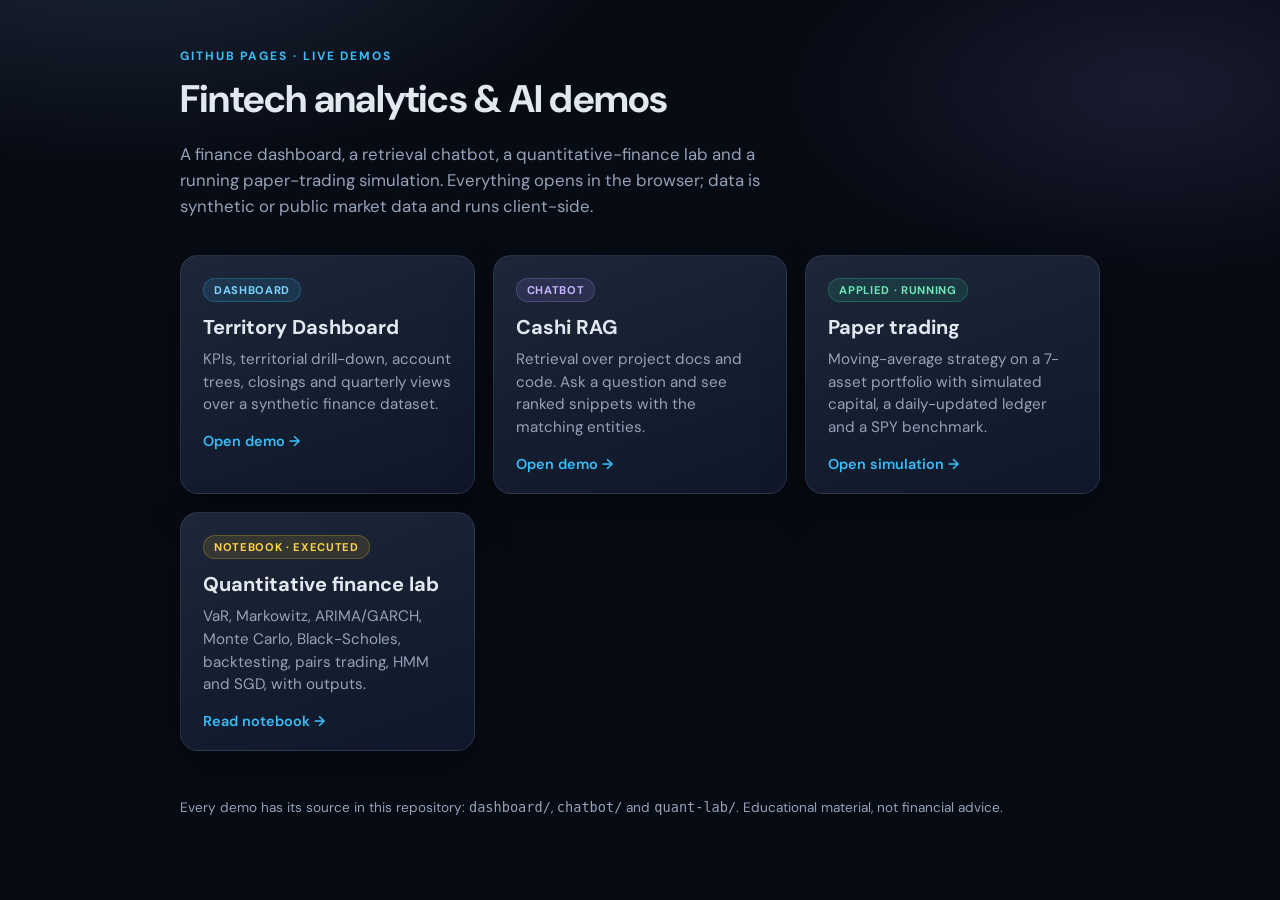
==== docs/index.html @ 660041d8 "Initial commit: dashboard, chatbot, quant lab and paper-trading demos Static demos for GitHub Pages " ====
<!DOCTYPE html>
<html lang="en">
<head>
  <meta charset="utf-8" />
  <meta name="viewport" content="width=device-width, initial-scale=1" />
  <title>Fintech Analytics Demos</title>
  <link rel="preconnect" href="https://fonts.googleapis.com" />
  <link href="https://fonts.googleapis.com/css2?family=DM+Sans:wght@400;500;600;700&display=swap" rel="stylesheet" />
  <style>
    :root {
      --bg: #070b14;
      --card: rgba(15, 23, 42, 0.9);
      --border: rgba(148, 163, 184, 0.16);
      --text: #e2e8f0;
      --muted: #94a3b8;
      --accent: #38bdf8;
      --violet: #a78bfa;
      --green: #34d399;
    }
    * { box-sizing: border-box; }
    body {
      margin: 0;
      min-height: 100vh;
      font-family: "DM Sans", system-ui, sans-serif;
      color: var(--text);
      background:
        radial-gradient(1000px 500px at 10% -10%, #1e293b 0%, transparent 50%),
        radial-gradient(800px 400px at 90% 10%, rgba(167, 139, 250, 0.12), transparent 45%),
        var(--bg);
    }
    main {
      max-width: 960px;
      margin: 0 auto;
      padding: 48px 20px 64px;
    }
    .kicker {
      font-size: 0.75rem;
      letter-spacing: 0.16em;
      text-transform: uppercase;
      color: var(--accent);
      font-weight: 700;
      margin-bottom: 10px;
    }
    h1 {
      font-size: clamp(1.8rem, 4vw, 2.4rem);
      margin: 0 0 10px;
      letter-spacing: -0.02em;
    }
    .lead { color: var(--muted); font-size: 1.05rem; max-width: 52ch; line-height: 1.55; }
    .grid {
      display: grid;
      grid-template-columns: repeat(auto-fit, minmax(280px, 1fr));
      gap: 18px;
      margin-top: 36px;
    }
    a.card {
      display: block;
      text-decoration: none;
      color: inherit;
      background: linear-gradient(160deg, rgba(30,41,59,.95), rgba(15,23,42,.98));
      border: 1px solid var(--border);
      border-radius: 18px;
      padding: 22px 22px 20px;
      box-shadow: 0 16px 40px rgba(0,0,0,.35);
      transition: transform .15s ease, border-color .15s ease;
    }
    a.card:hover {
      transform: translateY(-3px);
      border-color: rgba(56, 189, 248, 0.4);
    }
    .badge {
      display: inline-block;
      font-size: 0.7rem;
      font-weight: 700;
      letter-spacing: 0.06em;
      text-transform: uppercase;
      padding: 4px 10px;
      border-radius: 999px;
      margin-bottom: 12px;
    }
    .badge.dash { background: rgba(56,189,248,.12); color: #7dd3fc; border: 1px solid rgba(56,189,248,.25); }
    .badge.live { background: rgba(52,211,153,.12); color: #6ee7b7; border: 1px solid rgba(52,211,153,.25); }
    .badge.quant { background: rgba(251,191,36,.12); color: #fcd34d; border: 1px solid rgba(251,191,36,.25); }
    .badge.rag { background: rgba(167,139,250,.12); color: #c4b5fd; border: 1px solid rgba(167,139,250,.25); }
    .card h2 { margin: 0 0 8px; font-size: 1.25rem; }
    .card p { margin: 0; color: var(--muted); line-height: 1.5; font-size: 0.95rem; }
    .card .go {
      margin-top: 16px;
      color: var(--accent);
      font-weight: 600;
      font-size: 0.9rem;
    }
    footer {
      margin-top: 48px;
      color: var(--muted);
      font-size: 0.85rem;
    }
    footer a { color: #7dd3fc; }
  </style>
</head>
<body>
  <main>
    <div class="kicker">GitHub Pages · Live demos</div>
    <h1>Fintech analytics &amp; AI demos</h1>
    <p class="lead">
      A finance dashboard, a retrieval chatbot, a quantitative-finance lab and a running paper-trading simulation.
      Everything opens in the browser; data is synthetic or public market data and runs client-side.
    </p>

    <div class="grid">
      <a class="card" href="dashboard/index.html">
        <span class="badge dash">Dashboard</span>
        <h2>Territory Dashboard</h2>
        <p>KPIs, territorial drill-down, account trees, closings and quarterly views over a synthetic finance dataset.</p>
        <div class="go">Open demo →</div>
      </a>
      <a class="card" href="chatbot/index.html">
        <span class="badge rag">Chatbot</span>
        <h2>Cashi RAG</h2>
        <p>Retrieval over project docs and code. Ask a question and see ranked snippets with the matching entities.</p>
        <div class="go">Open demo →</div>
      </a>
      <a class="card" href="paper-trading/index.html">
        <span class="badge live">Applied · running</span>
        <h2>Paper trading</h2>
        <p>Moving-average strategy on a 7-asset portfolio with simulated capital, a daily-updated ledger and a SPY benchmark.</p>
        <div class="go">Open simulation →</div>
      </a>
      <a class="card" href="quant-lab/index.html">
        <span class="badge quant">Notebook · executed</span>
        <h2>Quantitative finance lab</h2>
        <p>VaR, Markowitz, ARIMA/GARCH, Monte Carlo, Black-Scholes, backtesting, pairs trading, HMM and SGD, with outputs.</p>
        <div class="go">Read notebook →</div>
      </a>
    </div>

    <footer>
      Every demo has its source in this repository:
      <code>dashboard/</code>, <code>chatbot/</code> and <code>quant-lab/</code>.
      Educational material, not financial advice.
    </footer>
  </main>
</body>
</html>
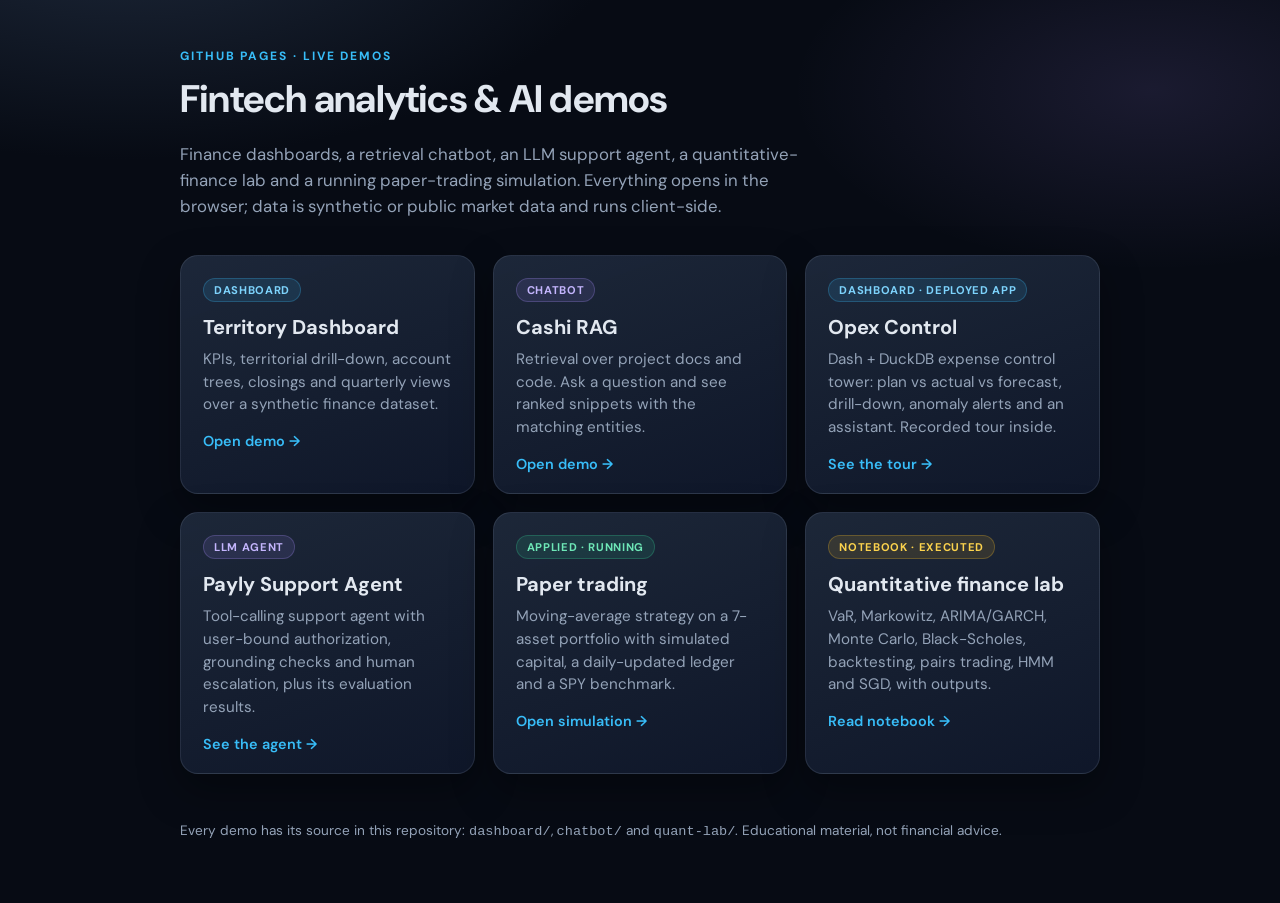
==== commit d606b1dd: "Add Opex Control dashboard and Payly Support Agent (anonymized rebuilds) Dash + DuckDB expense dashb" ====
--- a/docs/index.html
+++ b/docs/index.html
@@ -103,7 +103,7 @@
     <div class="kicker">GitHub Pages · Live demos</div>
     <h1>Fintech analytics &amp; AI demos</h1>
     <p class="lead">
-      A finance dashboard, a retrieval chatbot, a quantitative-finance lab and a running paper-trading simulation.
+      Finance dashboards, a retrieval chatbot, an LLM support agent, a quantitative-finance lab and a running paper-trading simulation.
       Everything opens in the browser; data is synthetic or public market data and runs client-side.
     </p>
 
@@ -119,6 +119,18 @@
         <h2>Cashi RAG</h2>
         <p>Retrieval over project docs and code. Ask a question and see ranked snippets with the matching entities.</p>
         <div class="go">Open demo →</div>
+      </a>
+      <a class="card" href="opex-control/index.html">
+        <span class="badge dash">Dashboard · deployed app</span>
+        <h2>Opex Control</h2>
+        <p>Dash + DuckDB expense control tower: plan vs actual vs forecast, drill-down, anomaly alerts and an assistant. Recorded tour inside.</p>
+        <div class="go">See the tour →</div>
+      </a>
+      <a class="card" href="support-agent/index.html">
+        <span class="badge rag">LLM agent</span>
+        <h2>Payly Support Agent</h2>
+        <p>Tool-calling support agent with user-bound authorization, grounding checks and human escalation, plus its evaluation results.</p>
+        <div class="go">See the agent →</div>
       </a>
       <a class="card" href="paper-trading/index.html">
         <span class="badge live">Applied · running</span>
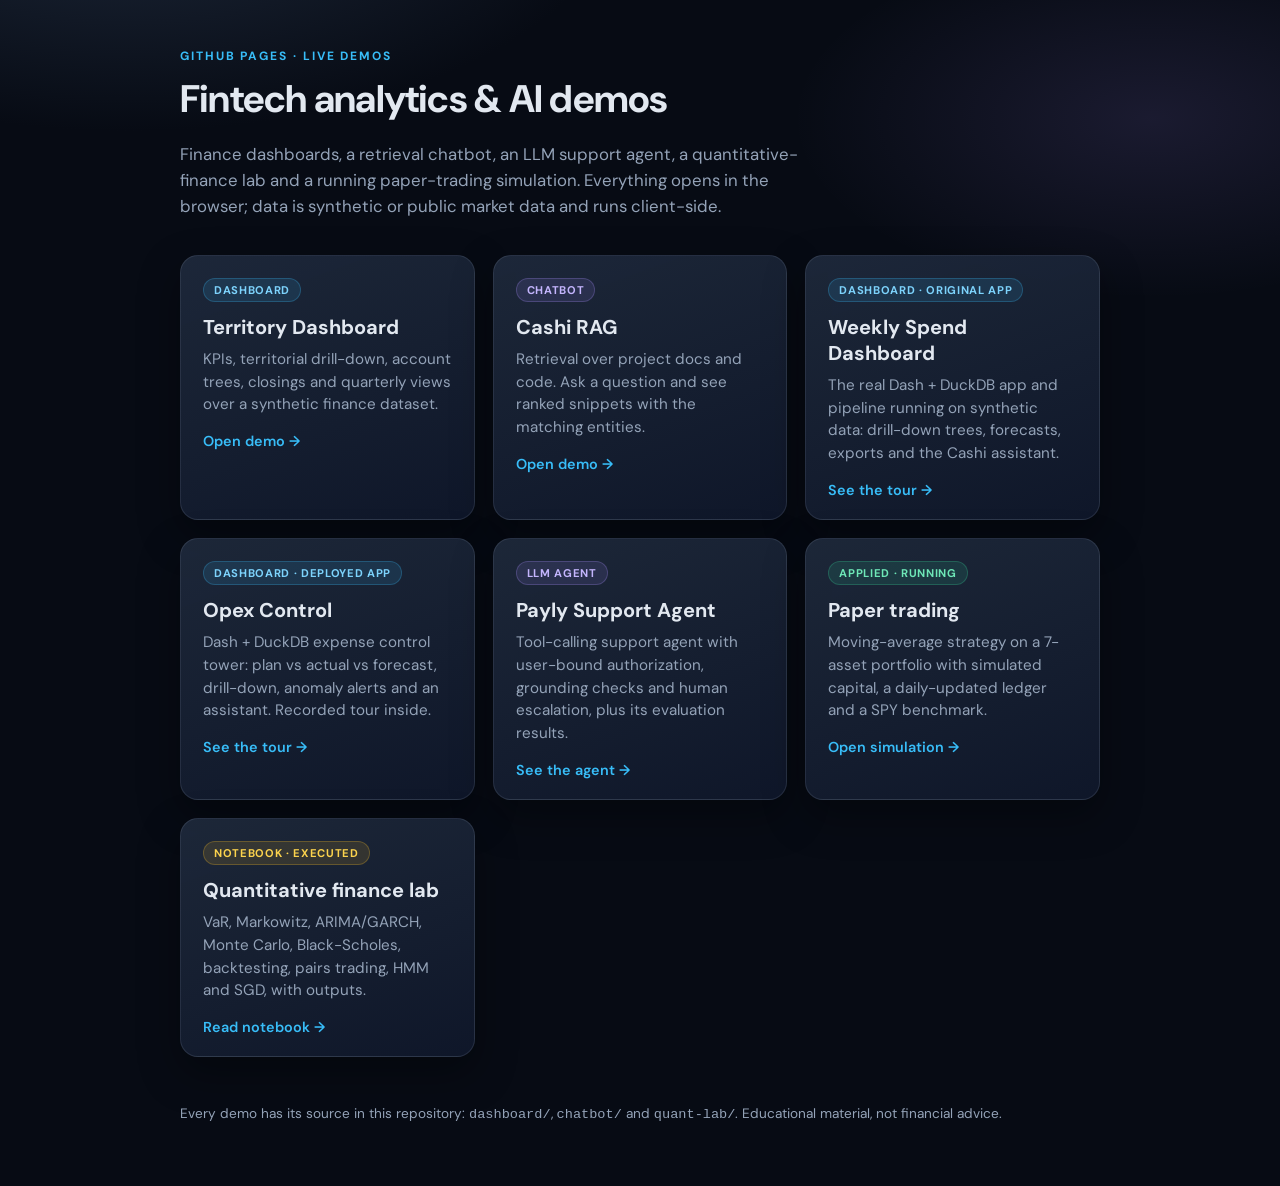
==== commit 14cb3f35: "Run the original dashboard on synthetic data and add a recorded tour Co-Authored-By: Claude Sonnet 5" ====
--- a/docs/index.html
+++ b/docs/index.html
@@ -120,6 +120,12 @@
         <p>Retrieval over project docs and code. Ask a question and see ranked snippets with the matching entities.</p>
         <div class="go">Open demo →</div>
       </a>
+      <a class="card" href="dash-app/index.html">
+        <span class="badge dash">Dashboard · original app</span>
+        <h2>Weekly Spend Dashboard</h2>
+        <p>The real Dash + DuckDB app and pipeline running on synthetic data: drill-down trees, forecasts, exports and the Cashi assistant.</p>
+        <div class="go">See the tour →</div>
+      </a>
       <a class="card" href="opex-control/index.html">
         <span class="badge dash">Dashboard · deployed app</span>
         <h2>Opex Control</h2>
